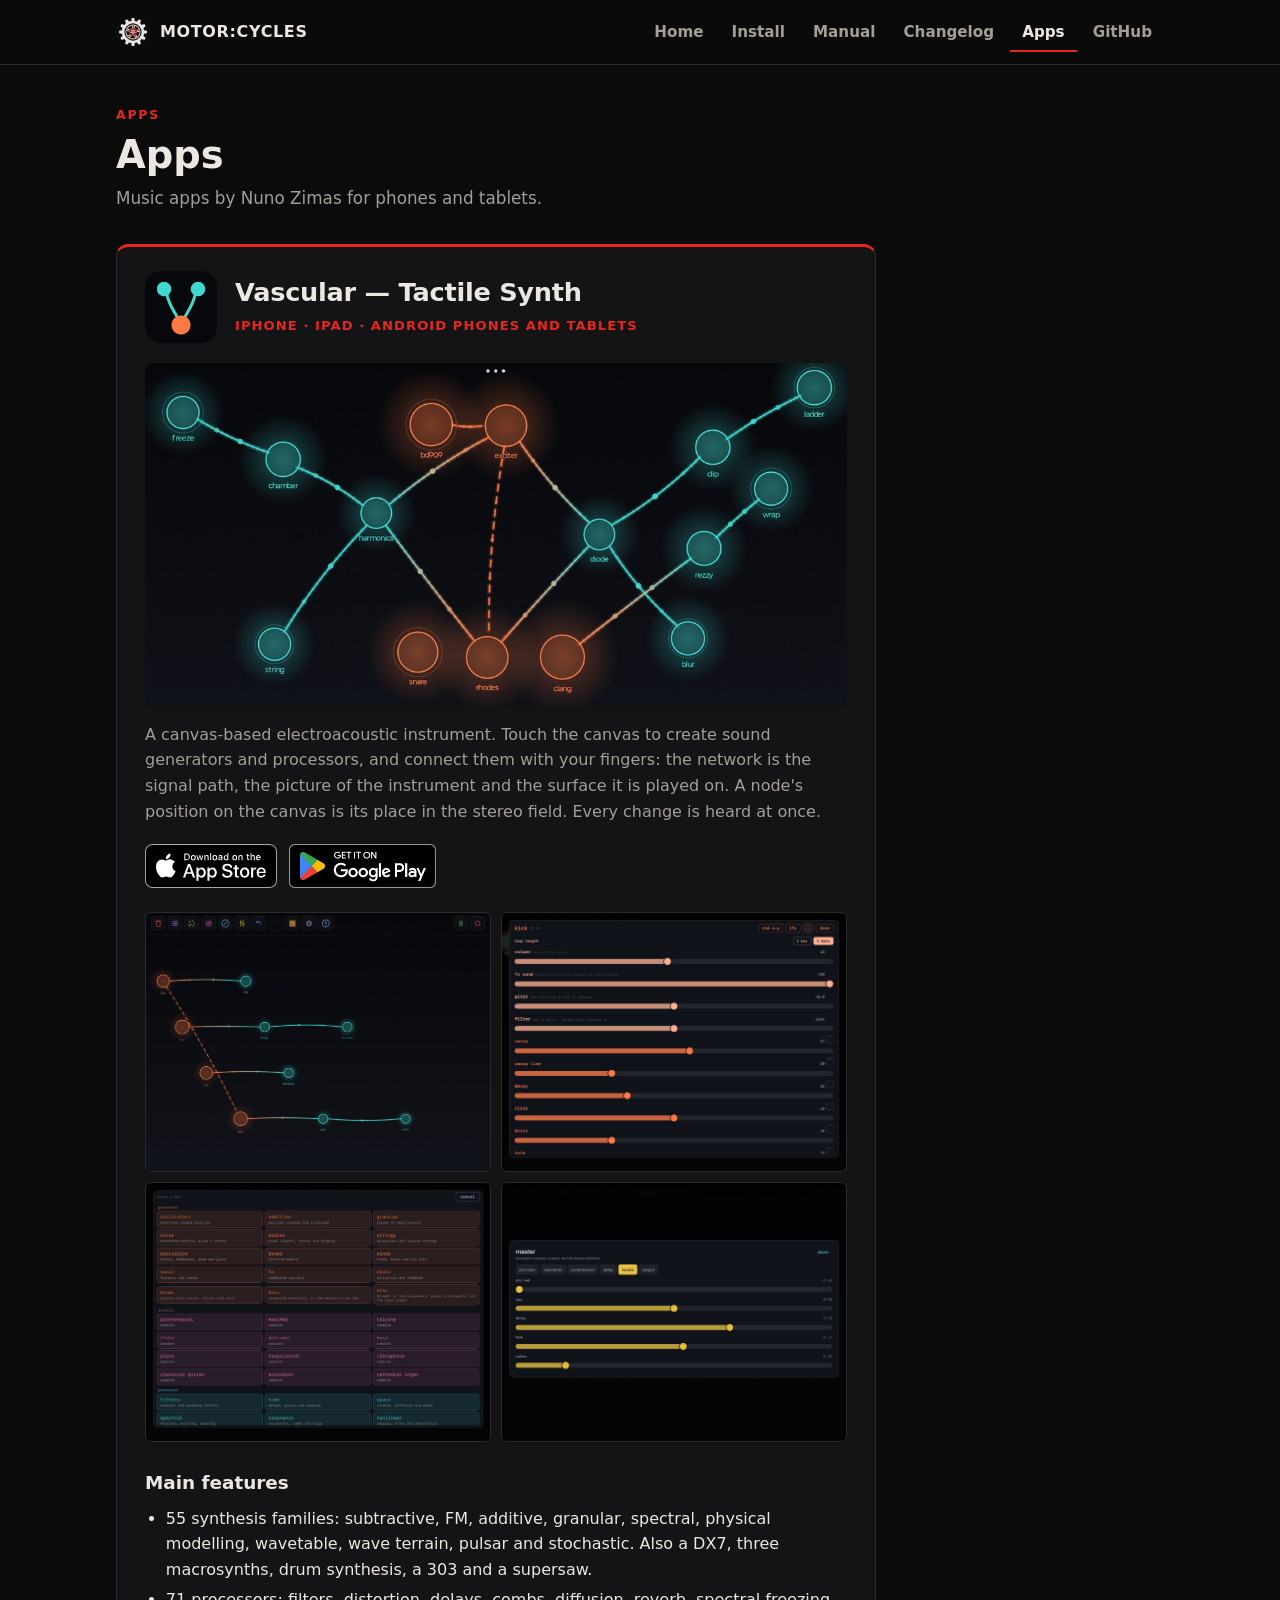
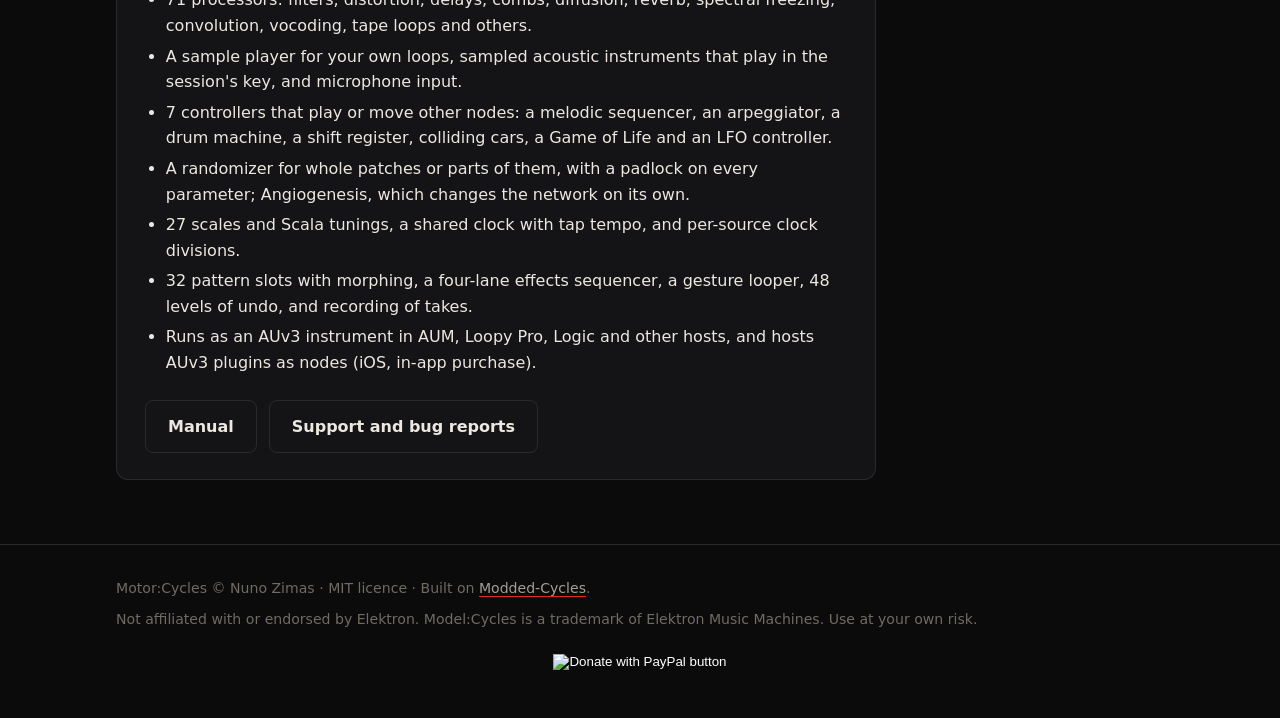
==== docs/apps.html @ d8468f64 "Website: an Apps page (Vascular), linked after Changelog Co-Authored-By: Claude Opus 5.5 <noreply@an" ====
<!doctype html>
<html lang="en">
<head>
<meta charset="utf-8">
<meta name="viewport" content="width=device-width, initial-scale=1">
<title>Motor:Cycles Apps</title>
<meta name="description" content="Music apps by Nuno Zimas for phones and tablets.">
<link rel="icon" href="logo/motorcycles-mark.svg" type="image/svg+xml">
<link rel="stylesheet" href="site.css">
</head>
<body>
<header class="site-header">
  <div class="wrap">
    <a class="brand" href="./"><img src="logo/motorcycles-mark.svg" alt="" width="34" height="34">MOTOR:CYCLES</a>
    <nav class="nav" aria-label="Main">
      <a href="./">Home</a>
      <a href="install.html">Install</a>
      <a href="manual.html">Manual</a>
      <a href="changelog.html">Changelog</a>
      <a href="apps.html" aria-current="page">Apps</a>
      <a href="https://github.com/nzimas/motorcycles">GitHub</a>
    </nav>
  </div>
</header>

<main class="wrap" style="padding:40px 16px 64px">
  <div class="prose">
    <p class="eyebrow">Apps</p>
    <h1>Apps</h1>
    <p class="lede">Music apps by Nuno Zimas for phones and tablets.</p>
  </div>

  <div class="prose apps">
    <article class="app" id="vascular">
      <div class="app-head">
        <img class="app-icon" src="assets/apps/vascular/icon.png" alt="" width="72" height="72">
        <div>
          <h2>Vascular — Tactile Synth</h2>
          <span class="app-device">iPhone · iPad · Android phones and tablets</span>
        </div>
      </div>
      <img class="app-art" src="assets/apps/vascular/artwork.jpg" alt="A Vascular network: generators in orange, processors in teal, joined by the connections between them" width="1024" height="500" loading="lazy">
      <p>A canvas-based electroacoustic instrument. Touch the canvas to create sound generators and processors, and
        connect them with your fingers: the network is the signal path, the picture of the instrument and the surface it
        is played on. A node's position on the canvas is its place in the stereo field. Every change is heard at once.</p>
      <div class="app-stores">
        <a href="https://apps.apple.com/us/app/vascular-tactile-synth/id6808173190"><img src="assets/apps/app-store-badge.svg" alt="Download on the App Store" height="44"></a>
        <a href="https://play.google.com/store/apps/details?id=com.nzimas.vascular"><img src="assets/apps/google-play-badge.png" alt="Get it on Google Play" height="44"></a>
      </div>

      <div class="app-shots">
        <a href="assets/apps/vascular/canvas.jpg"><img src="assets/apps/vascular/canvas.jpg" alt="The canvas: generators with chains of processors" width="1400" height="1050" loading="lazy"></a>
        <a href="assets/apps/vascular/node.jpg"><img src="assets/apps/vascular/node.jpg" alt="A node's controls" width="1400" height="1050" loading="lazy"></a>
        <a href="assets/apps/vascular/palette.jpg"><img src="assets/apps/vascular/palette.jpg" alt="The palette of generators, sampled instruments and processors" width="1400" height="1050" loading="lazy"></a>
        <a href="assets/apps/vascular/master.jpg"><img src="assets/apps/vascular/master.jpg" alt="The master effects, on the reverb" width="1400" height="1050" loading="lazy"></a>
      </div>

      <h3>Main features</h3>
      <ul class="app-features">
        <li>55 synthesis families: subtractive, FM, additive, granular, spectral, physical modelling, wavetable, wave
          terrain, pulsar and stochastic. Also a DX7, three macrosynths, drum synthesis, a 303 and a supersaw.</li>
        <li>71 processors: filters, distortion, delays, combs, diffusion, reverb, spectral freezing, convolution,
          vocoding, tape loops and others.</li>
        <li>A sample player for your own loops, sampled acoustic instruments that play in the session's key, and
          microphone input.</li>
        <li>7 controllers that play or move other nodes: a melodic sequencer, an arpeggiator, a drum machine, a shift
          register, colliding cars, a Game of Life and an LFO controller.</li>
        <li>A randomizer for whole patches or parts of them, with a padlock on every parameter; Angiogenesis, which
          changes the network on its own.</li>
        <li>27 scales and Scala tunings, a shared clock with tap tempo, and per-source clock divisions.</li>
        <li>32 pattern slots with morphing, a four-lane effects sequencer, a gesture looper, 48 levels of undo, and
          recording of takes.</li>
        <li>Runs as an AUv3 instrument in AUM, Loopy Pro, Logic and other hosts, and hosts AUv3 plugins as nodes (iOS,
          in-app purchase).</li>
      </ul>
      <div class="actions app-links">
        <a class="btn ghost" href="https://absolute.lv/en/products/vascular-tactile-synth/manual">Manual</a>
        <a class="btn ghost" href="https://github.com/nzimas/vascular-ios/issues">Support and bug reports</a>
      </div>
    </article>
  </div>
</main>

<footer class="site-footer">
  <div class="wrap">
    <div>Motor:Cycles © Nuno Zimas · MIT licence · Built on
      <a href="https://github.com/18nelli18/Modded-Cycles" rel="noopener">Modded-Cycles</a>.</div>
    <div>Not affiliated with or endorsed by Elektron. Model:Cycles is a trademark of Elektron Music Machines. Use at your own risk.</div>
    <form class="donate" action="https://www.paypal.com/cgi-bin/webscr" method="post" target="_top">
    <input type="hidden" name="cmd" value="_xclick">
    <input type="hidden" name="business" value="nzimas.lv@gmail.com">
    <input type="hidden" name="item_name" value="Support Motor:Cycles">
    <input type="hidden" name="currency_code" value="EUR">
    <input type="image" src="https://www.paypalobjects.com/en_US/i/btn/btn_donateCC_LG.gif" name="submit"
           title="PayPal - The safer, easier way to pay online!" alt="Donate with PayPal button">
    </form>
  </div>
</footer>
</body>
</html>
---- docs/site.css ----
/* Motor:Cycles site: carbon, bone and signal red (docs/logo/README.md). */
:root {
  --carbon: #0b0b0c; --panel: #141416; --panel-2: #1a1a1d; --line: #2a2a2e;
  --bone: #ece8e1; --muted: #a39e96; --dim: #6f6b65;
  --red: #e5281f; --red-dark: #b81e17; --red-glow: rgba(229, 40, 31, .14); --ok: #5fbf6f;
  --mono: ui-monospace, SFMono-Regular, Menlo, Consolas, monospace;
  --max: 1080px;
  color-scheme: dark;
}
* { box-sizing: border-box; }
html { background: var(--carbon); scroll-padding-top: 84px; }
body {
  margin: 0; background: var(--carbon); color: var(--bone);
  font: 16px/1.6 system-ui, -apple-system, "Segoe UI", Roboto, Helvetica, Arial, sans-serif;
  -webkit-font-smoothing: antialiased;
}
a { color: var(--bone); text-decoration-color: var(--red); text-underline-offset: 3px; }
a:hover { color: #fff; }
img { max-width: 100%; height: auto; }
code, kbd { font-family: var(--mono); font-size: .9em; }
kbd {
  display: inline-block; padding: 0 6px; border: 1px solid var(--line); border-bottom-width: 2px;
  border-radius: 4px; background: var(--panel-2); color: var(--bone); white-space: nowrap; font-size: .82em; line-height: 1.6;
}
.wrap { max-width: var(--max); margin: 0 auto; padding: 0 16px; }

/* Header */
.site-header {
  position: sticky; top: 0; z-index: 10; background: rgba(11, 11, 12, .92);
  backdrop-filter: blur(8px); -webkit-backdrop-filter: blur(8px); border-bottom: 1px solid var(--line);
}
.site-header .wrap { display: flex; align-items: center; gap: 24px; min-height: 64px; flex-wrap: wrap; }
.brand { display: flex; align-items: center; gap: 10px; text-decoration: none; font-weight: 800; letter-spacing: .04em; }
.brand img { width: 34px; height: 34px; }
.nav { display: flex; gap: 4px; margin-left: auto; flex-wrap: wrap; }
.nav a { padding: 8px 12px; border-radius: 6px; text-decoration: none; color: var(--muted); font-weight: 600; font-size: .95rem; }
.nav a:hover { color: var(--bone); background: var(--panel-2); }
.nav a[aria-current="page"] { color: var(--bone); box-shadow: inset 0 -2px 0 var(--red); border-radius: 6px 6px 0 0; }
@media (max-width: 640px) {
  .site-header .wrap { gap: 4px; padding-top: 8px; padding-bottom: 4px; }
  .nav { margin-left: -12px; width: calc(100% + 12px); }
  .nav a { padding: 8px 10px; font-size: .9rem; }
  html { scroll-padding-top: 120px; }
}

/* Buttons */
.btn {
  appearance: none; display: inline-block; border: 0; border-radius: 8px; padding: 13px 22px;
  font: inherit; font-weight: 700; background: var(--red); color: #fff; cursor: pointer; text-decoration: none;
}
.btn:hover { background: var(--red-dark); color: #fff; }
.btn.ghost { background: transparent; border: 1px solid var(--line); color: var(--bone); }
.btn.ghost:hover { border-color: var(--bone); background: transparent; }
.actions { display: flex; gap: 12px; flex-wrap: wrap; }

/* Hero */
.hero { padding: 56px 0 40px; border-bottom: 1px solid var(--line);
  background: radial-gradient(900px 380px at 50% -40px, var(--red-glow), transparent 70%); }
.hero .logo { display: block; width: min(860px, 100%); margin: 0 auto 28px; }
.hero h1 { font-size: clamp(1.7rem, 4vw, 2.6rem); line-height: 1.15; margin: 0 auto 14px; max-width: 760px; text-align: center; letter-spacing: -.01em; }
.hero p { color: var(--muted); font-size: 1.1rem; max-width: 680px; margin: 0 auto 28px; text-align: center; }
.hero .actions { justify-content: center; }
.eyebrow { color: var(--red); font-weight: 800; letter-spacing: .14em; text-transform: uppercase; font-size: .78rem; margin: 0 0 8px; }

/* Sections */
section.block { padding: 56px 0; border-bottom: 1px solid var(--line); }
section.block:last-of-type { border-bottom: 0; }
h2 { font-size: clamp(1.4rem, 3vw, 1.9rem); line-height: 1.2; margin: 0 0 12px; letter-spacing: -.01em; }
h3 { font-size: 1.15rem; margin: 28px 0 8px; }
.lede { color: var(--muted); max-width: 720px; margin: 0 0 32px; font-size: 1.05rem; }
.grid { display: grid; gap: 16px; grid-template-columns: repeat(auto-fill, minmax(min(100%, 300px), 1fr)); }
.card { background: var(--panel); border: 1px solid var(--line); border-radius: 12px; padding: 22px; }
.card h3 { margin: 0 0 8px; }
.card p { margin: 0; color: var(--muted); }
.card .gesture { margin-top: 12px; font-size: .9rem; color: var(--bone); }
.feature-link { display: block; text-decoration: none; transition: border-color .15s, transform .15s; }
.feature-link:hover { border-color: var(--red); transform: translateY(-2px); }
.split { display: grid; gap: 32px; grid-template-columns: 1fr 1fr; align-items: center; }
@media (max-width: 760px) { .split { grid-template-columns: 1fr; } }
.steps { counter-reset: s; list-style: none; padding: 0; margin: 0; display: grid; gap: 12px; }
.steps li { counter-increment: s; position: relative; padding: 14px 16px 14px 56px; background: var(--panel); border: 1px solid var(--line); border-radius: 10px; }
.steps li::before {
  content: counter(s); position: absolute; left: 16px; top: 13px; width: 26px; height: 26px; border-radius: 50%;
  background: var(--red); color: #fff; font-weight: 800; font-size: .85rem; display: grid; place-items: center;
}
.note { color: var(--muted); font-size: .95rem; }
.callout { border-left: 3px solid var(--red); background: var(--panel); padding: 14px 18px; border-radius: 0 8px 8px 0; margin: 20px 0; }
.callout p { margin: 0; }
.callout p + p { margin-top: 8px; }

/* Patcher */
.patcher { background: var(--panel); border: 1px solid var(--line); border-radius: 14px; padding: 24px; }
#drop {
  display: flex; flex-direction: column; align-items: center; justify-content: center; gap: 12px;
  min-height: 200px; border: 2px dashed var(--line); border-radius: 10px; padding: 24px; text-align: center;
  cursor: pointer; transition: border-color .15s, background .15s;
}
#drop:hover, #drop:focus-visible, #drop.over { border-color: var(--red); background: #1b1416; outline: none; }
#drop strong { font-size: 1.1rem; }
#drop small { color: var(--muted); }
#status { margin-top: 18px; min-height: 1.6em; }
#status.error { color: #ff7a72; }
#status.done { color: var(--ok); }
#result { display: none; margin-top: 14px; gap: 12px; flex-wrap: wrap; align-items: center; }
#result.show { display: flex; }
.hash { font: 12px/1.4 var(--mono); color: var(--dim); word-break: break-all; margin-top: 12px; }

/* Docs layout (manual) */
.doc { display: grid; grid-template-columns: 230px minmax(0, 1fr); gap: 48px; padding: 40px 16px 64px; }
.toc { position: sticky; top: 88px; align-self: start; max-height: calc(100vh - 110px); overflow: auto; font-size: .92rem; }
.toc p { margin: 0 0 8px; color: var(--dim); font-weight: 700; text-transform: uppercase; letter-spacing: .1em; font-size: .75rem; }
.toc ol { list-style: none; margin: 0; padding: 0; }
.toc li a { display: block; padding: 5px 10px; border-left: 2px solid var(--line); color: var(--muted); text-decoration: none; }
.toc li a:hover { color: var(--bone); border-left-color: var(--red); }
.toc li li a { padding-left: 22px; font-size: .88rem; }
@media (max-width: 860px) {
  .doc { grid-template-columns: minmax(0, 1fr); gap: 16px; padding-top: 24px; }
  .toc { position: static; max-height: none; background: var(--panel); border: 1px solid var(--line); border-radius: 10px; padding: 14px; }
}
.prose { max-width: 760px; }
.prose h1 { font-size: clamp(1.8rem, 4vw, 2.4rem); margin: 0 0 8px; line-height: 1.15; }
.prose h2 { margin-top: 48px; padding-top: 8px; border-top: 1px solid var(--line); }
.prose h2:first-of-type { border-top: 0; margin-top: 32px; }
.prose ul, .prose ol { padding-left: 1.3em; }
.prose li { margin: 5px 0; }
.prose li > ul { margin-top: 4px; }
.table-wrap { overflow-x: auto; margin: 16px 0; }
table { border-collapse: collapse; width: 100%; font-size: .95rem; }
th, td { text-align: left; padding: 10px 12px; border-bottom: 1px solid var(--line); vertical-align: top; }
th { color: var(--muted); font-weight: 700; font-size: .85rem; text-transform: uppercase; letter-spacing: .06em; }
td:first-child { white-space: nowrap; }

/* Changelog */
.release { position: relative; padding: 0 0 32px 28px; border-left: 2px solid var(--line); margin-left: 6px; }
.release::before { content: ""; position: absolute; left: -7px; top: 6px; width: 12px; height: 12px; border-radius: 50%; background: var(--line); }
.release.current::before { background: var(--red); box-shadow: 0 0 0 4px var(--red-glow); }
.release h2 { margin: 0; font-size: 1.3rem; border: 0; padding: 0; display: flex; gap: 10px; align-items: baseline; flex-wrap: wrap; }
.release .date { color: var(--dim); font-size: .9rem; font-weight: 500; }
.tag { display: inline-block; font-size: .72rem; font-weight: 800; letter-spacing: .08em; text-transform: uppercase; padding: 2px 8px; border-radius: 999px; }
.tag.now { background: var(--red); color: #fff; }
.tag.off { border: 1px solid var(--dim); color: var(--muted); }
.release ul { margin: 10px 0 0; padding-left: 1.2em; }
.release p { margin: 8px 0 0; }

/* Apps */
.apps { display: grid; grid-template-columns: minmax(0, 1fr); gap: 24px; margin-top: 32px; }
.app { min-width: 0; background: var(--panel); border: 1px solid var(--line); border-top: 3px solid var(--red);
  border-radius: 12px; padding: 24px 28px 26px; }
.app-head { display: flex; align-items: center; gap: 18px; }
.app-icon { width: 72px; height: 72px; border-radius: 16px; flex: none; }
.prose .app h2 { margin: 0 0 4px; padding: 0; border: 0; font-size: 1.6rem; }
.app h3 { margin: 26px 0 8px; }
.app-device { color: var(--red); font-size: .82rem; font-weight: 800; letter-spacing: .08em; text-transform: uppercase; }
.app > p { margin: 16px 0 0; color: var(--muted); }
.app-art { display: block; width: 100%; height: auto; margin: 20px 0 0; border-radius: 8px; }
.app-stores { display: flex; flex-wrap: wrap; align-items: center; gap: 12px; margin: 20px 0 0; }
.app-stores a { display: block; line-height: 0; border-radius: 8px; }
.app-stores img { height: 44px; width: auto; }
.app-shots { display: grid; grid-template-columns: repeat(2, minmax(0, 1fr)); gap: 10px; margin: 24px 0 0; }
.app-shots a { display: block; min-width: 0; line-height: 0; border: 1px solid var(--line); border-radius: 6px; overflow: hidden; }
.app-shots img { width: 100%; height: auto; }
.app-shots a:hover, .app-shots a:focus-visible { border-color: var(--red); }
.app-features { margin: 0; }
.app-links { margin-top: 24px; }
@media (max-width: 640px) {
  .app { padding: 20px 18px 22px; }
  .prose .app h2 { font-size: 1.3rem; }
  .app-icon { width: 56px; height: 56px; border-radius: 13px; }
  .app-shots { grid-template-columns: minmax(0, 1fr); }
}

/* Footer */
.site-footer { border-top: 1px solid var(--line); color: var(--dim); font-size: .88rem; padding: 32px 0 48px; }
.site-footer .wrap { display: grid; gap: 8px; }
.site-footer a { color: var(--muted); }
.site-footer .donate { display: flex; justify-content: center; margin: 16px 0 0; }
.site-footer .donate input[type="image"] { display: block; }
@media (max-width: 640px) { td:first-child { white-space: normal; } th, td { padding: 8px; } }
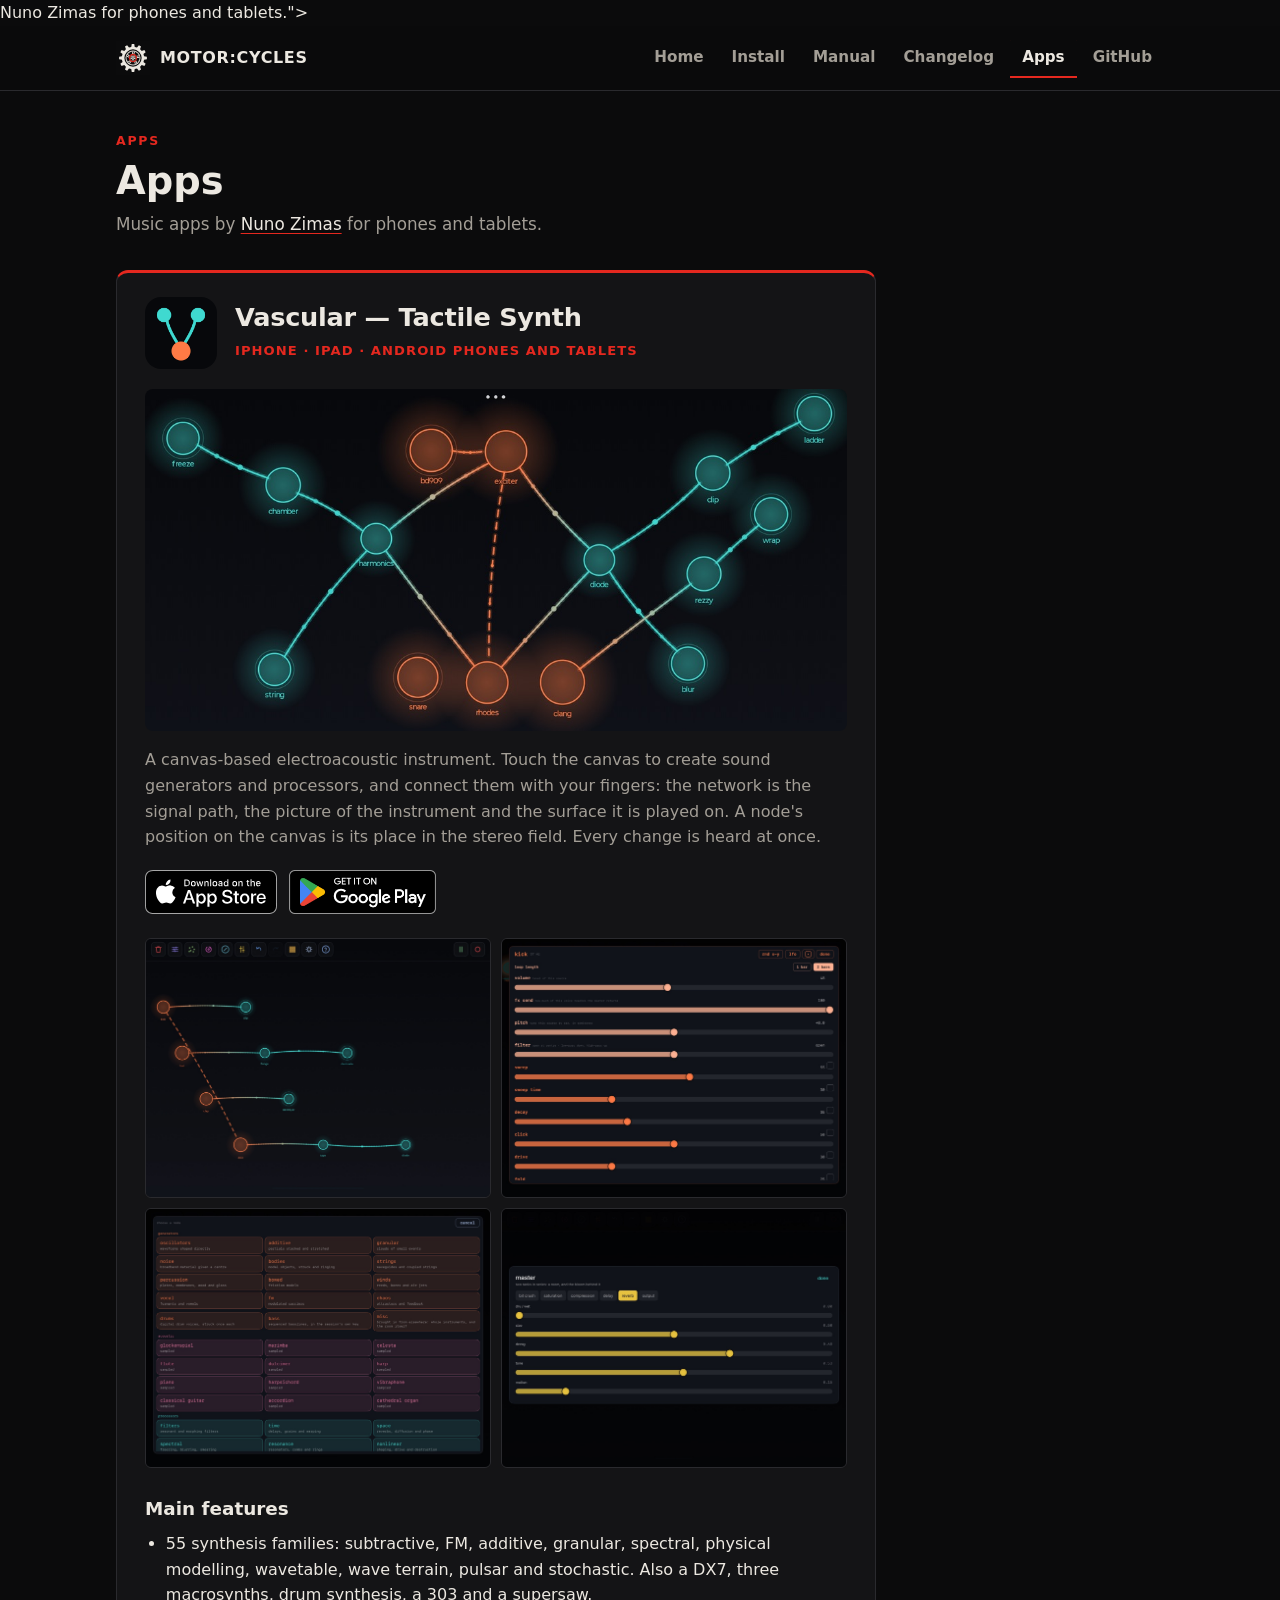
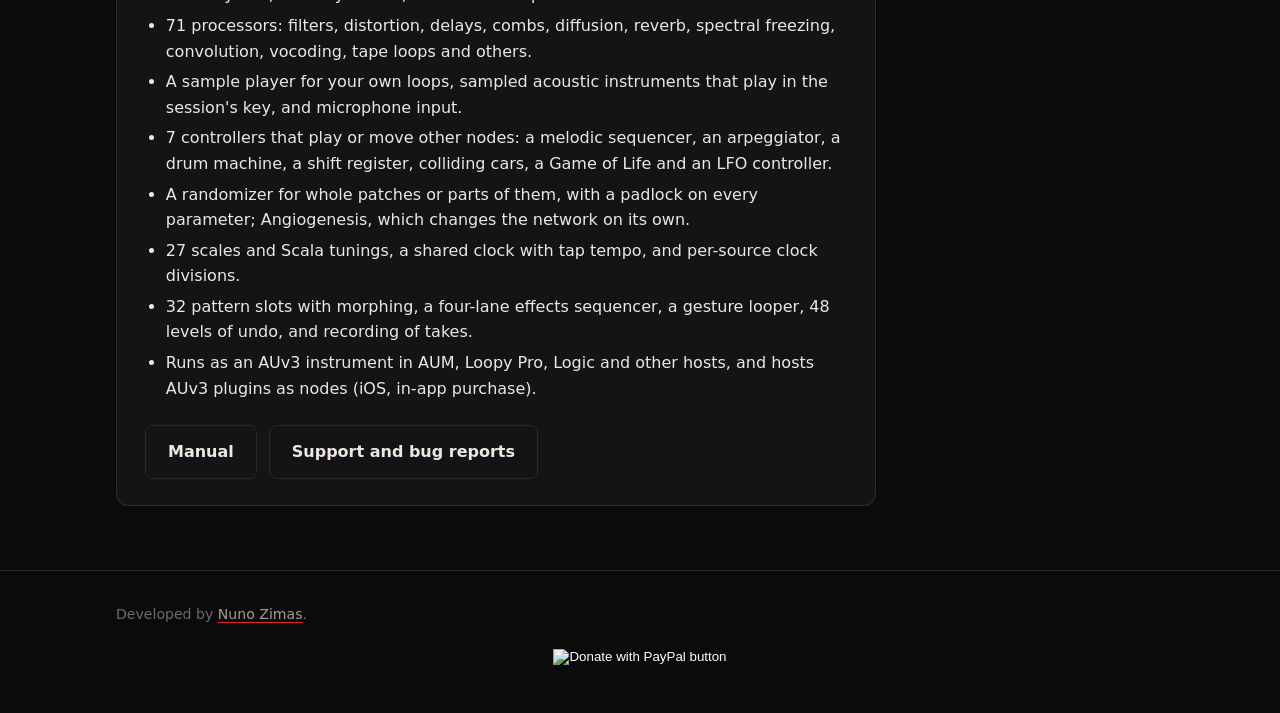
==== commit 82a37407: "Website: footer reads "Developed by Nuno Zimas", linked to nunozimas.com The footer no longer names " ====
--- a/docs/apps.html
+++ b/docs/apps.html
@@ -4,7 +4,7 @@
 <meta charset="utf-8">
 <meta name="viewport" content="width=device-width, initial-scale=1">
 <title>Motor:Cycles Apps</title>
-<meta name="description" content="Music apps by Nuno Zimas for phones and tablets.">
+<meta name="description" content="Music apps by <a href="https://nunozimas.com">Nuno Zimas</a> for phones and tablets.">
 <link rel="icon" href="logo/motorcycles-mark.svg" type="image/svg+xml">
 <link rel="stylesheet" href="site.css">
 </head>
@@ -27,7 +27,7 @@
   <div class="prose">
     <p class="eyebrow">Apps</p>
     <h1>Apps</h1>
-    <p class="lede">Music apps by Nuno Zimas for phones and tablets.</p>
+    <p class="lede">Music apps by <a href="https://nunozimas.com">Nuno Zimas</a> for phones and tablets.</p>
   </div>
 
   <div class="prose apps">
@@ -83,9 +83,7 @@
 
 <footer class="site-footer">
   <div class="wrap">
-    <div>Motor:Cycles © Nuno Zimas · MIT licence · Built on
-      <a href="https://github.com/18nelli18/Modded-Cycles" rel="noopener">Modded-Cycles</a>.</div>
-    <div>Not affiliated with or endorsed by Elektron. Model:Cycles is a trademark of Elektron Music Machines. Use at your own risk.</div>
+    <div>Developed by <a href="https://nunozimas.com">Nuno Zimas</a>.</div>
     <form class="donate" action="https://www.paypal.com/cgi-bin/webscr" method="post" target="_top">
     <input type="hidden" name="cmd" value="_xclick">
     <input type="hidden" name="business" value="nzimas.lv@gmail.com">
